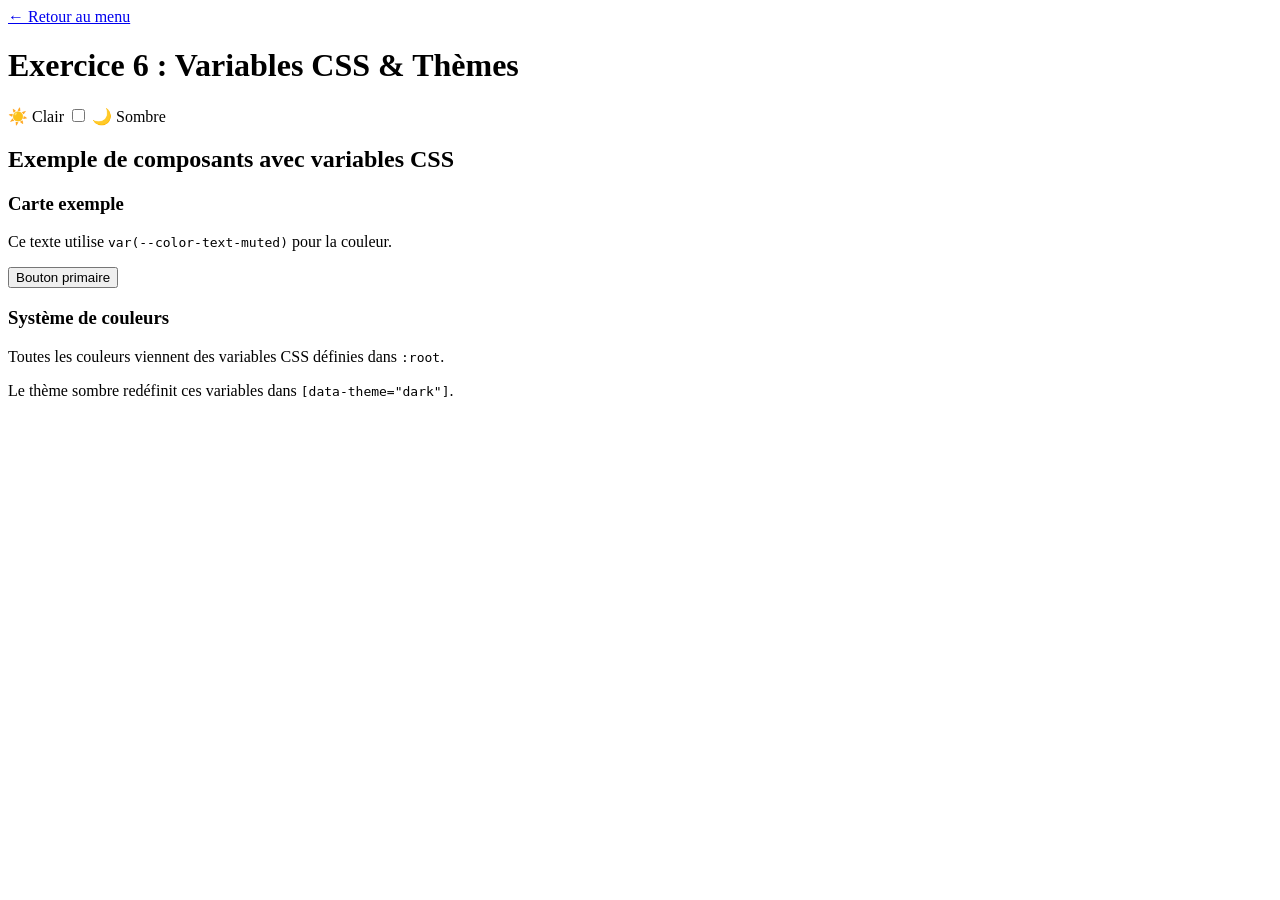
==== ex6/index.html @ 9a159a49 "ex6: add index.html" ====
<!DOCTYPE html>
<html lang="fr" data-theme="light">
<head>
  <meta charset="UTF-8">
  <meta name="viewport" content="width=device-width, initial-scale=1.0">
  <title>Exercice 6 - Variables CSS & Thèmes</title>
  <link rel="stylesheet" href="style.css">
</head>
<body>
  <a class="back" href="../index.html">← Retour au menu</a>
  <h1>Exercice 6 : Variables CSS & Thèmes</h1>

  <div class="theme-toggle">
    <span>☀️ Clair</span>
    <label class="switch">
      <input type="checkbox" id="themeSwitch">
      <span class="slider"></span>
    </label>
    <span>🌙 Sombre</span>
  </div>

  <h2>Exemple de composants avec variables CSS</h2>

  <div class="card">
    <h3>Carte exemple</h3>
    <p>Ce texte utilise <code>var(--color-text-muted)</code> pour la couleur.</p>
    <button class="btn">Bouton primaire</button>
  </div>

  <div class="card">
    <h3>Système de couleurs</h3>
    <p>Toutes les couleurs viennent des variables CSS définies dans <code>:root</code>.</p>
    <p>Le thème sombre redéfinit ces variables dans <code>[data-theme="dark"]</code>.</p>
  </div>

  <script>
    const toggle = document.getElementById('themeSwitch');
    toggle.addEventListener('change', () => {
      document.documentElement.setAttribute('data-theme', toggle.checked ? 'dark' : 'light');
    });
  </script>
</body>
</html>
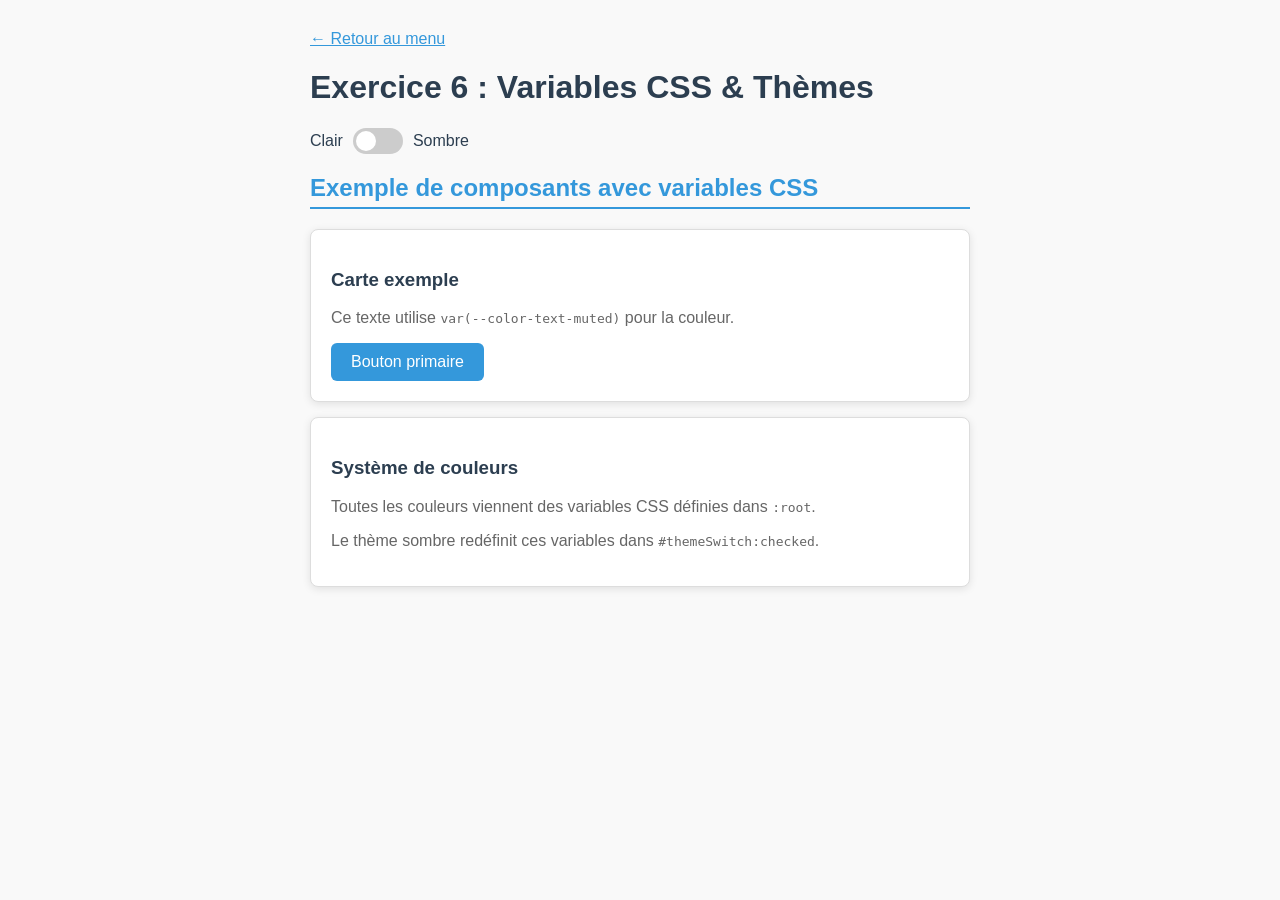
==== commit 5176cc31: "mise ajour lexrcice 6" ====
--- a/ex6/index.html
+++ b/ex6/index.html
@@ -1,5 +1,5 @@
 <!DOCTYPE html>
-<html lang="fr" data-theme="light">
+<html lang="fr">
 <head>
   <meta charset="UTF-8">
   <meta name="viewport" content="width=device-width, initial-scale=1.0">
@@ -7,16 +7,17 @@
   <link rel="stylesheet" href="style.css">
 </head>
 <body>
+  <input type="checkbox" id="themeSwitch" class="theme-input">
+
   <a class="back" href="../index.html">← Retour au menu</a>
   <h1>Exercice 6 : Variables CSS & Thèmes</h1>
 
   <div class="theme-toggle">
-    <span>☀️ Clair</span>
-    <label class="switch">
-      <input type="checkbox" id="themeSwitch">
+    <span>Clair</span>
+    <label class="switch" for="themeSwitch">
       <span class="slider"></span>
     </label>
-    <span>🌙 Sombre</span>
+    <span>Sombre</span>
   </div>
 
   <h2>Exemple de composants avec variables CSS</h2>
@@ -30,14 +31,7 @@
   <div class="card">
     <h3>Système de couleurs</h3>
     <p>Toutes les couleurs viennent des variables CSS définies dans <code>:root</code>.</p>
-    <p>Le thème sombre redéfinit ces variables dans <code>[data-theme="dark"]</code>.</p>
+    <p>Le thème sombre redéfinit ces variables dans <code>#themeSwitch:checked</code>.</p>
   </div>
-
-  <script>
-    const toggle = document.getElementById('themeSwitch');
-    toggle.addEventListener('change', () => {
-      document.documentElement.setAttribute('data-theme', toggle.checked ? 'dark' : 'light');
-    });
-  </script>
 </body>
 </html>
--- a/ex6/style.css
+++ b/ex6/style.css
@@ -0,0 +1,107 @@
+/* Exercice 6 - Variables CSS & Thèmes */
+
+/* Thème clair */
+:root {
+  --color-bg: #f9f9f9;
+  --color-surface: #ffffff;
+  --color-primary: #3498db;
+  --color-primary-dark: #2980b9;
+  --color-text: #2c3e50;
+  --color-text-muted: #666;
+  --color-border: #ddd;
+  --shadow: 0 2px 8px rgba(0,0,0,0.1);
+}
+
+/* Thème sombre - activé via #themeSwitch:checked sans JavaScript */
+#themeSwitch:checked ~ * {
+  --color-bg: #1a1a2e;
+  --color-surface: #16213e;
+  --color-primary: #4fc3f7;
+  --color-primary-dark: #0288d1;
+  --color-text: #e0e0e0;
+  --color-text-muted: #aaa;
+  --color-border: #333;
+  --shadow: 0 2px 8px rgba(0,0,0,0.4);
+}
+
+#themeSwitch:checked ~ body {
+  background: #1a1a2e;
+  color: #e0e0e0;
+}
+
+* {
+  box-sizing: border-box;
+  transition: background 0.3s, color 0.3s;
+}
+
+body {
+  font-family: Arial, sans-serif;
+  background: var(--color-bg);
+  color: var(--color-text);
+  max-width: 700px;
+  margin: 30px auto;
+  padding: 0 20px;
+}
+
+a.back { color: var(--color-primary); }
+h1 { color: var(--color-text); }
+h2 { color: var(--color-primary); border-bottom: 2px solid var(--color-primary); padding-bottom: 5px; }
+
+.card {
+  background: var(--color-surface);
+  border: 1px solid var(--color-border);
+  border-radius: 8px;
+  padding: 20px;
+  margin: 15px 0;
+  box-shadow: var(--shadow);
+}
+.card p { color: var(--color-text-muted); }
+
+.btn {
+  background: var(--color-primary);
+  color: white;
+  border: none;
+  padding: 10px 20px;
+  border-radius: 6px;
+  cursor: pointer;
+  font-size: 1rem;
+}
+.btn:hover { background: var(--color-primary-dark); }
+
+/* Cacher la checkbox */
+.theme-input { display: none; }
+
+/* Toggle switch */
+.theme-toggle {
+  display: flex;
+  align-items: center;
+  gap: 10px;
+  margin-bottom: 20px;
+}
+.switch {
+  position: relative;
+  width: 50px;
+  height: 26px;
+  cursor: pointer;
+}
+.slider {
+  position: absolute;
+  inset: 0;
+  background: #ccc;
+  border-radius: 26px;
+  cursor: pointer;
+  transition: background 0.3s;
+}
+.slider::before {
+  content: '';
+  position: absolute;
+  width: 20px;
+  height: 20px;
+  left: 3px;
+  top: 3px;
+  background: white;
+  border-radius: 50%;
+  transition: transform 0.3s;
+}
+#themeSwitch:checked ~ * .slider { background: var(--color-primary); }
+#themeSwitch:checked ~ * .slider::before { transform: translateX(24px); }
